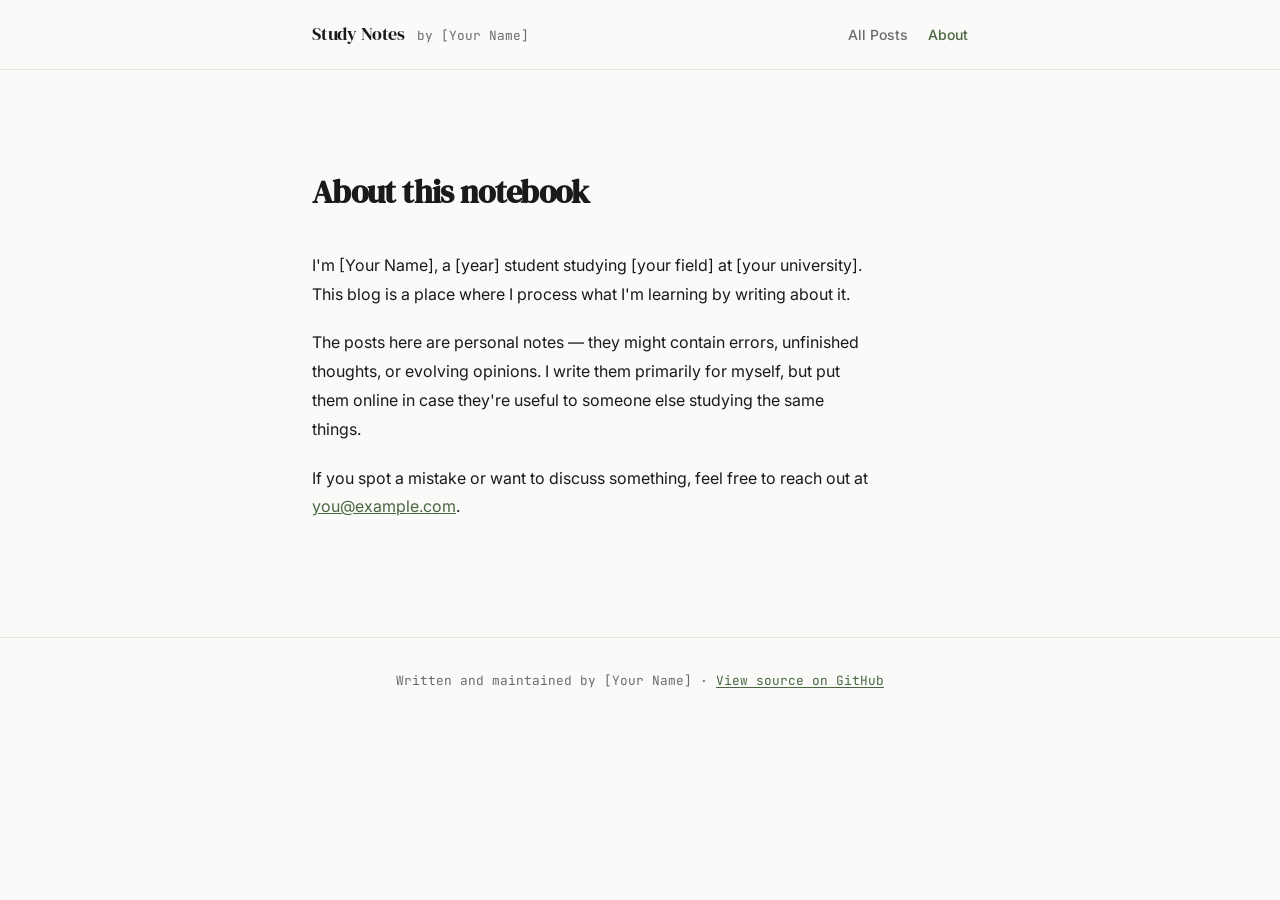
==== about.html @ 7b931159 "Add files via upload" ====
<!DOCTYPE html>
<html lang="en">
<head>
  <meta charset="UTF-8" />
  <meta name="viewport" content="width=device-width, initial-scale=1.0" />
  <title>About — Study Notes</title>
  <link rel="preconnect" href="https://fonts.googleapis.com" />
  <link rel="preconnect" href="https://fonts.gstatic.com" crossorigin />
  <link href="https://fonts.googleapis.com/css2?family=DM+Serif+Display:ital@0;1&family=Inter:wght@400;500&family=JetBrains+Mono:wght@400;500&display=swap" rel="stylesheet" />
  <link rel="stylesheet" href="style.css" />
</head>
<body>

  <header class="site-header">
    <div class="container">
      <div class="site-identity">
        <a href="index.html" class="site-name">Study Notes</a>
        <span class="site-author">by [Your Name]</span>
      </div>
      <nav class="site-nav">
        <a href="index.html" class="nav-link">All Posts</a>
        <a href="about.html" class="nav-link active">About</a>
      </nav>
    </div>
  </header>

  <main class="container">
    <div class="about-content">
      <h1>About this notebook</h1>
      <p>I'm [Your Name], a [year] student studying [your field] at [your university]. This blog is a place where I process what I'm learning by writing about it.</p>
      <p>The posts here are personal notes — they might contain errors, unfinished thoughts, or evolving opinions. I write them primarily for myself, but put them online in case they're useful to someone else studying the same things.</p>
      <p>If you spot a mistake or want to discuss something, feel free to reach out at <a href="mailto:you@example.com" style="color: var(--accent); text-decoration: underline;">you@example.com</a>.</p>
    </div>
  </main>

  <footer class="site-footer">
    <div class="container">
      <p class="footer-text">Written and maintained by [Your Name] · <a href="https://github.com/yourusername/yourusername.github.io" class="footer-link">View source on GitHub</a></p>
    </div>
  </footer>

</body>
</html>
---- style.css ----
/* ============================================
   TOKENS
   ============================================ */
:root {
  --bg:        #FAFAF8;
  --text:      #1A1A1A;
  --text-meta: #6B6B6B;
  --accent:    #4A6741;
  --accent-light: #D4E0D2;
  --border:    #E8E4DE;
  --white:     #FFFFFF;

  --font-display: 'DM Serif Display', Georgia, serif;
  --font-body:    'Inter', system-ui, sans-serif;
  --font-mono:    'JetBrains Mono', monospace;

  --max-width: 720px;
  --space-xs:  0.375rem;
  --space-sm:  0.75rem;
  --space-md:  1.25rem;
  --space-lg:  2rem;
  --space-xl:  3.5rem;
  --space-2xl: 6rem;
}

/* ============================================
   RESET & BASE
   ============================================ */
*, *::before, *::after { box-sizing: border-box; margin: 0; padding: 0; }

html { font-size: 16px; scroll-behavior: smooth; }

body {
  background: var(--bg);
  color: var(--text);
  font-family: var(--font-body);
  font-size: 1rem;
  line-height: 1.65;
  -webkit-font-smoothing: antialiased;
}

a { color: inherit; text-decoration: none; }

/* ============================================
   LAYOUT
   ============================================ */
.container {
  max-width: var(--max-width);
  margin: 0 auto;
  padding: 0 var(--space-lg);
}

/* ============================================
   HEADER
   ============================================ */
.site-header {
  border-bottom: 1px solid var(--border);
  padding: var(--space-md) 0;
  background: var(--bg);
  position: sticky;
  top: 0;
  z-index: 10;
}

.site-header .container {
  display: flex;
  align-items: baseline;
  justify-content: space-between;
  gap: var(--space-md);
}

.site-identity {
  display: flex;
  align-items: baseline;
  gap: var(--space-sm);
}

.site-name {
  font-family: var(--font-display);
  font-size: 1.1rem;
  color: var(--text);
  letter-spacing: -0.01em;
}

.site-author {
  font-size: 0.8rem;
  color: var(--text-meta);
  font-family: var(--font-mono);
}

.site-nav {
  display: flex;
  gap: var(--space-md);
}

.nav-link {
  font-size: 0.875rem;
  color: var(--text-meta);
  font-weight: 500;
  transition: color 0.15s ease;
}

.nav-link:hover,
.nav-link.active {
  color: var(--accent);
}

/* ============================================
   PAGE INTRO
   ============================================ */
.page-intro {
  padding: var(--space-2xl) 0 var(--space-xl);
  border-bottom: 1px solid var(--border);
}

.intro-heading {
  font-family: var(--font-display);
  font-size: clamp(2rem, 5vw, 2.75rem);
  line-height: 1.15;
  letter-spacing: -0.02em;
  color: var(--text);
  margin-bottom: var(--space-md);
}

.intro-heading em {
  font-style: italic;
  color: var(--accent);
}

.intro-sub {
  font-size: 1.05rem;
  color: var(--text-meta);
  max-width: 520px;
  line-height: 1.7;
}

/* ============================================
   FILTER BAR
   ============================================ */
.filter-bar {
  display: flex;
  align-items: center;
  gap: var(--space-md);
  padding: var(--space-lg) 0;
  flex-wrap: wrap;
}

.filter-label {
  font-size: 0.75rem;
  font-family: var(--font-mono);
  color: var(--text-meta);
  text-transform: uppercase;
  letter-spacing: 0.08em;
  white-space: nowrap;
}

.tag-filters {
  display: flex;
  gap: var(--space-xs);
  flex-wrap: wrap;
}

.tag-btn {
  background: none;
  border: 1px solid var(--border);
  border-radius: 2rem;
  padding: 0.25rem 0.75rem;
  font-size: 0.78rem;
  font-family: var(--font-body);
  color: var(--text-meta);
  cursor: pointer;
  transition: all 0.15s ease;
}

.tag-btn:hover {
  border-color: var(--accent);
  color: var(--accent);
}

.tag-btn.active {
  background: var(--accent);
  border-color: var(--accent);
  color: var(--white);
}

/* ============================================
   POST LIST
   ============================================ */
.post-list {
  display: flex;
  flex-direction: column;
  padding-bottom: var(--space-2xl);
}

/* ============================================
   POST CARD — signature bookmark element
   ============================================ */
.post-card {
  padding: var(--space-lg) 0 var(--space-lg) var(--space-lg);
  border-bottom: 1px solid var(--border);
  border-left: 2px solid transparent;
  transition: border-left-color 0.2s ease, padding-left 0.2s ease;
  position: relative;
}

.post-card:hover {
  border-left-color: var(--accent);
  padding-left: calc(var(--space-lg) + 4px);
}

.post-meta {
  display: flex;
  align-items: center;
  gap: var(--space-md);
  margin-bottom: var(--space-sm);
}

.post-date {
  font-size: 0.78rem;
  font-family: var(--font-mono);
  color: var(--text-meta);
  white-space: nowrap;
}

.post-tags {
  display: flex;
  gap: var(--space-xs);
  flex-wrap: wrap;
}

.tag {
  font-size: 0.72rem;
  font-family: var(--font-mono);
  color: var(--accent);
  background: var(--accent-light);
  padding: 0.15rem 0.5rem;
  border-radius: 2px;
  text-transform: uppercase;
  letter-spacing: 0.05em;
}

.post-title-link {
  display: block;
  margin-bottom: var(--space-sm);
}

.post-title {
  font-family: var(--font-display);
  font-size: 1.3rem;
  line-height: 1.3;
  letter-spacing: -0.01em;
  color: var(--text);
  transition: color 0.15s ease;
}

.post-title-link:hover .post-title {
  color: var(--accent);
}

.post-excerpt {
  font-size: 0.93rem;
  color: var(--text-meta);
  line-height: 1.7;
  margin-bottom: var(--space-md);
  max-width: 600px;
}

.post-read-more {
  font-size: 0.82rem;
  font-weight: 500;
  color: var(--accent);
  letter-spacing: 0.01em;
  transition: gap 0.15s ease;
}

.post-read-more:hover {
  text-decoration: underline;
}

/* ============================================
   POST PAGE (article content)
   ============================================ */
.post-header {
  padding: var(--space-2xl) 0 var(--space-xl);
  border-bottom: 1px solid var(--border);
  margin-bottom: var(--space-xl);
}

.post-back {
  display: inline-block;
  font-size: 0.82rem;
  font-family: var(--font-mono);
  color: var(--text-meta);
  margin-bottom: var(--space-lg);
  transition: color 0.15s ease;
}

.post-back:hover { color: var(--accent); }

.post-header .post-meta {
  margin-bottom: var(--space-md);
}

.post-header-title {
  font-family: var(--font-display);
  font-size: clamp(1.75rem, 4.5vw, 2.5rem);
  line-height: 1.2;
  letter-spacing: -0.02em;
  margin-bottom: var(--space-md);
}

.post-header-subtitle {
  font-size: 1.05rem;
  color: var(--text-meta);
  line-height: 1.7;
  max-width: 560px;
}

/* Post body typography */
.post-body {
  padding-bottom: var(--space-2xl);
}

.post-body h2 {
  font-family: var(--font-display);
  font-size: 1.5rem;
  letter-spacing: -0.01em;
  margin: var(--space-xl) 0 var(--space-md);
  color: var(--text);
}

.post-body h3 {
  font-family: var(--font-display);
  font-size: 1.15rem;
  font-style: italic;
  margin: var(--space-lg) 0 var(--space-sm);
  color: var(--text);
}

.post-body p {
  margin-bottom: var(--space-md);
  font-size: 1rem;
  line-height: 1.8;
  color: var(--text);
}

.post-body ul,
.post-body ol {
  padding-left: var(--space-lg);
  margin-bottom: var(--space-md);
}

.post-body li {
  margin-bottom: var(--space-xs);
  line-height: 1.75;
}

.post-body blockquote {
  border-left: 3px solid var(--accent);
  padding: var(--space-sm) var(--space-lg);
  margin: var(--space-lg) 0;
  background: var(--accent-light);
  border-radius: 0 4px 4px 0;
}

.post-body blockquote p {
  color: var(--text);
  font-style: italic;
  margin: 0;
}

.post-body code {
  font-family: var(--font-mono);
  font-size: 0.875em;
  background: var(--border);
  padding: 0.1em 0.35em;
  border-radius: 3px;
}

.post-body pre {
  background: #1A1A1A;
  color: #E8E4DE;
  padding: var(--space-lg);
  border-radius: 4px;
  overflow-x: auto;
  margin: var(--space-lg) 0;
  font-family: var(--font-mono);
  font-size: 0.875rem;
  line-height: 1.6;
}

.post-body pre code {
  background: none;
  padding: 0;
  color: inherit;
}

.post-body a {
  color: var(--accent);
  text-decoration: underline;
  text-underline-offset: 2px;
}

.post-body hr {
  border: none;
  border-top: 1px solid var(--border);
  margin: var(--space-xl) 0;
}

/* ============================================
   ABOUT PAGE
   ============================================ */
.about-content {
  padding: var(--space-2xl) 0;
  max-width: 560px;
}

.about-content h1 {
  font-family: var(--font-display);
  font-size: 2rem;
  margin-bottom: var(--space-lg);
  letter-spacing: -0.02em;
}

.about-content p {
  font-size: 1rem;
  line-height: 1.8;
  color: var(--text);
  margin-bottom: var(--space-md);
}

.about-content p + p { margin-top: 0; }

/* ============================================
   FOOTER
   ============================================ */
.site-footer {
  border-top: 1px solid var(--border);
  padding: var(--space-lg) 0;
}

.footer-text {
  font-size: 0.8rem;
  font-family: var(--font-mono);
  color: var(--text-meta);
  text-align: center;
}

.footer-link {
  color: var(--accent);
  text-decoration: underline;
  text-underline-offset: 2px;
}

/* ============================================
   RESPONSIVE
   ============================================ */
@media (max-width: 600px) {
  .container { padding: 0 var(--space-md); }
  .site-header .container { flex-direction: column; gap: var(--space-sm); }
  .filter-bar { flex-direction: column; align-items: flex-start; }
  .post-card { padding-left: var(--space-md); }
  .post-card:hover { padding-left: calc(var(--space-md) + 4px); }
  .post-header-title { font-size: 1.75rem; }
  .page-intro { padding: var(--space-xl) 0 var(--space-lg); }
}

/* ============================================
   REDUCED MOTION
   ============================================ */
@media (prefers-reduced-motion: reduce) {
  .post-card,
  .tag-btn,
  .nav-link,
  .post-read-more { transition: none; }
}
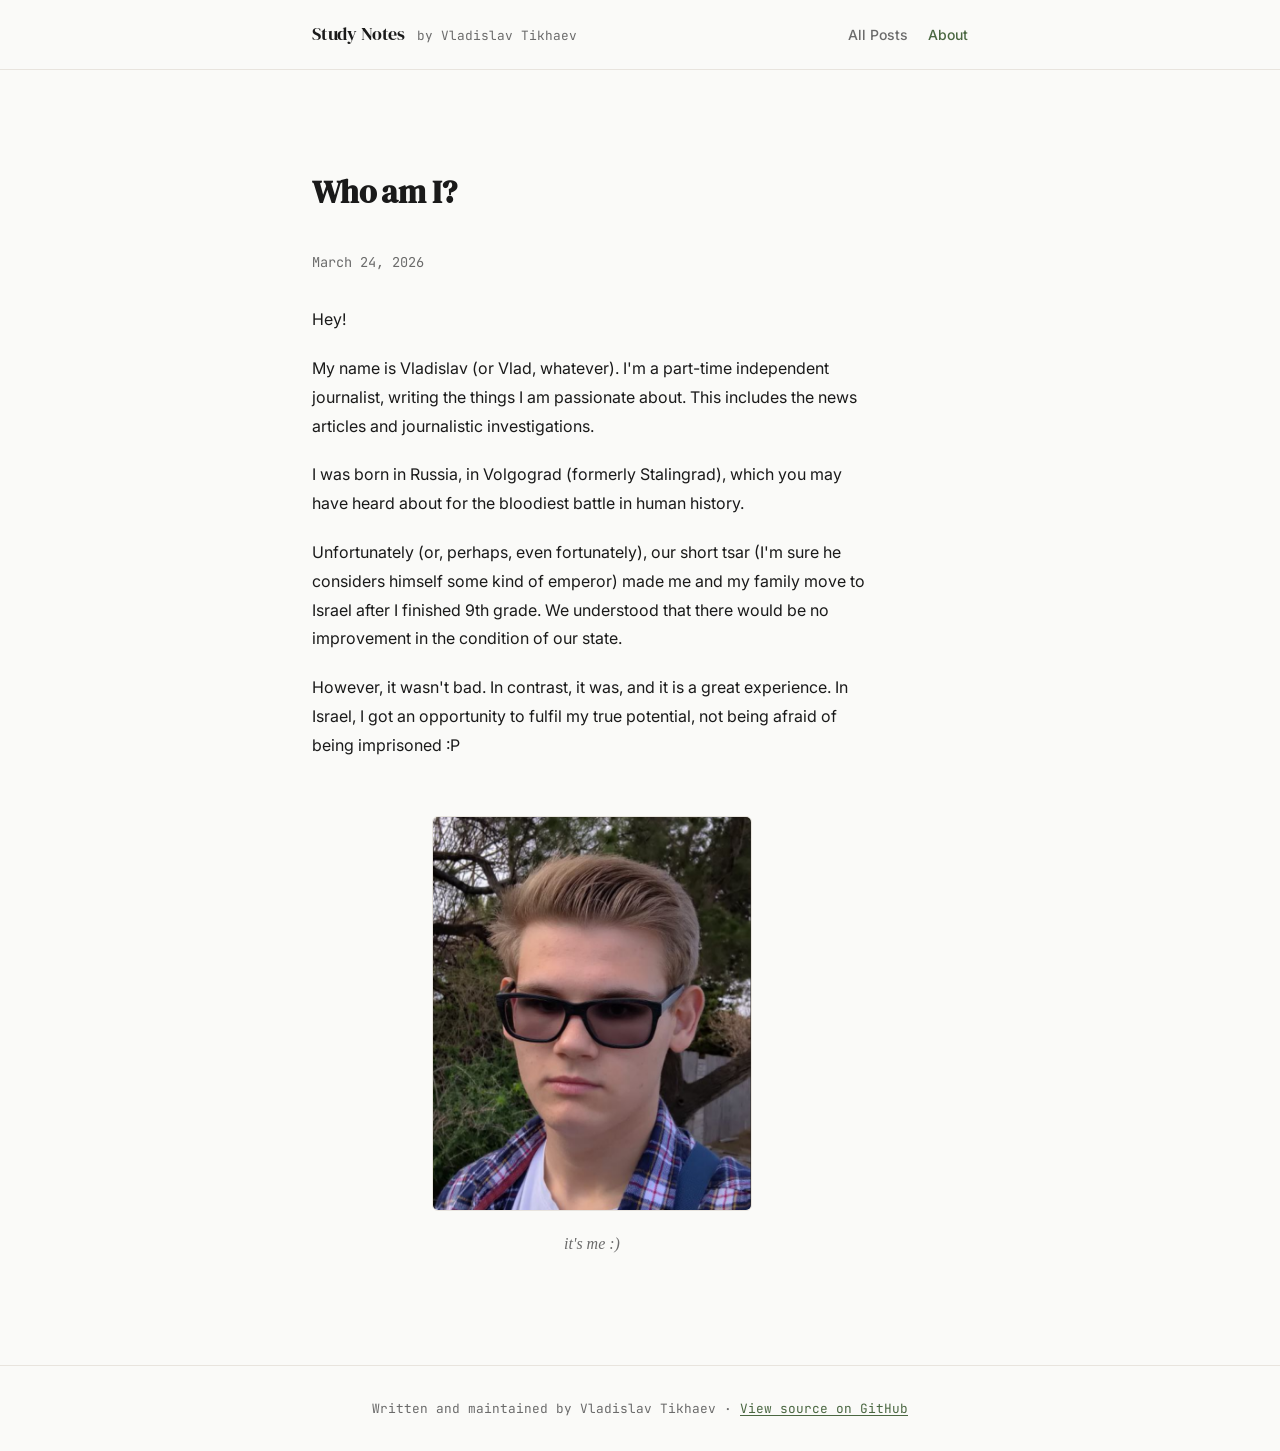
==== commit 2e491d2c: "Add bio content, photo, and styling" ====
--- a/about.html
+++ b/about.html
@@ -15,7 +15,7 @@
     <div class="container">
       <div class="site-identity">
         <a href="index.html" class="site-name">Study Notes</a>
-        <span class="site-author">by [Your Name]</span>
+        <span class="site-author">by Vladislav Tikhaev</span>
       </div>
       <nav class="site-nav">
         <a href="index.html" class="nav-link">All Posts</a>
@@ -26,16 +26,29 @@
 
   <main class="container">
     <div class="about-content">
-      <h1>About this notebook</h1>
-      <p>I'm [Your Name], a [year] student studying [your field] at [your university]. This blog is a place where I process what I'm learning by writing about it.</p>
-      <p>The posts here are personal notes — they might contain errors, unfinished thoughts, or evolving opinions. I write them primarily for myself, but put them online in case they're useful to someone else studying the same things.</p>
-      <p>If you spot a mistake or want to discuss something, feel free to reach out at <a href="mailto:you@example.com" style="color: var(--accent); text-decoration: underline;">you@example.com</a>.</p>
+      <h1>Who am I?</h1>
+      <time class="about-date">March 24, 2026</time>
+
+      <p>Hey!</p>
+
+      <p>My name is Vladislav (or Vlad, whatever). I'm a part-time independent journalist, writing the things I am passionate about. This includes the news articles and journalistic investigations.</p>
+
+      <p>I was born in Russia, in Volgograd (formerly Stalingrad), which you may have heard about for the bloodiest battle in human history.</p>
+
+      <p>Unfortunately (or, perhaps, even fortunately), our short tsar (I'm sure he considers himself some kind of emperor) made me and my family move to Israel after I finished 9th grade. We understood that there would be no improvement in the condition of our state.</p>
+
+      <p>However, it wasn't bad. In contrast, it was, and it is a great experience. In Israel, I got an opportunity to fulfil my true potential, not being afraid of being imprisoned :P</p>
+
+      <figure class="about-figure">
+        <img src="images/vlad.png" alt="Vladislav Tikhaev" />
+        <figcaption>it's me :)</figcaption>
+      </figure>
     </div>
   </main>
 
   <footer class="site-footer">
     <div class="container">
-      <p class="footer-text">Written and maintained by [Your Name] · <a href="https://github.com/yourusername/yourusername.github.io" class="footer-link">View source on GitHub</a></p>
+      <p class="footer-text">Written and maintained by Vladislav Tikhaev · <a href="https://github.com/MarritCreep/MarritCreep.github.io" class="footer-link">View source on GitHub</a></p>
     </div>
   </footer>
 
--- a/style.css
+++ b/style.css
@@ -431,6 +431,34 @@
 
 .about-content p + p { margin-top: 0; }
 
+.about-date {
+  display: block;
+  font-family: var(--font-mono);
+  font-size: 0.85rem;
+  color: var(--text-meta);
+  margin-bottom: var(--space-lg);
+}
+
+.about-figure {
+  margin: var(--space-xl) 0 var(--space-sm);
+  text-align: center;
+}
+
+.about-figure img {
+  max-width: 320px;
+  width: 100%;
+  height: auto;
+  border-radius: 6px;
+  border: 1px solid var(--border);
+}
+
+.about-figure figcaption {
+  margin-top: var(--space-sm);
+  font-family: var(--font-display);
+  font-style: italic;
+  color: var(--text-meta);
+}
+
 /* ============================================
    FOOTER
    ============================================ */
